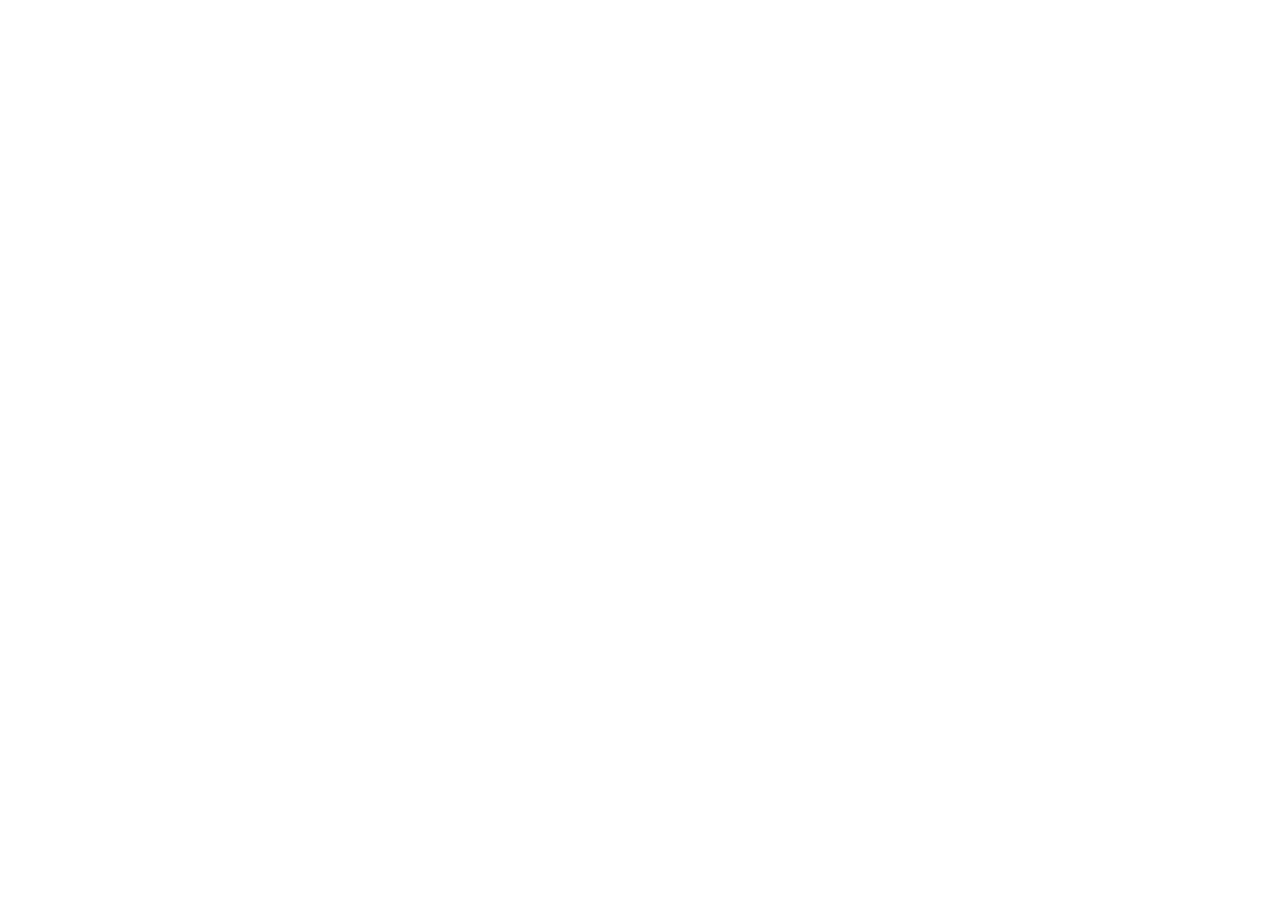
==== ex13_projeto_imovi/index.html @ f0472d74 "Commit inicial" ====
<!DOCTYPE html>
<html lang="pt-br">
  <head>
    <meta charset="UTF-8" />
    <meta http-equiv="X-UA-Compatible" content="IE=edge" />
    <meta name="viewport" content="width=device-width, initial-scale=1.0" />
    <title>iMovi</title>
    <link rel="shortcut icon" href="img/favicon.ico" type="image/x-icon" />
    <!-- Google fonts Lato -->
    <link rel="preconnect" href="https://fonts.googleapis.com" />
    <link rel="preconnect" href="https://fonts.gstatic.com" crossorigin />
    <link
      href="https://fonts.googleapis.com/css2?family=Lato:ital,wght@0,100;0,300;0,400;0,700;0,900;1,100;1,300;1,400;1,700;1,900&display=swap"
      rel="stylesheet"
    />
    <!-- CSS Bootstrap -->
    <link
      href="https://cdn.jsdelivr.net/npm/bootstrap@5.0.2/dist/css/bootstrap.min.css"
      rel="stylesheet"
      integrity="sha384-EVSTQN3/azprG1Anm3QDgpJLIm9Nao0Yz1ztcQTwFspd3yD65VohhpuuCOmLASjC"
      crossorigin="anonymous"
    />
    <!-- Bootstrap Icons -->
    <link
      rel="stylesheet"
      href="https://cdn.jsdelivr.net/npm/bootstrap-icons@1.5.0/font/bootstrap-icons.css"
    />
    <!-- CSS do projeto -->
    <link rel="stylesheet" href="css/styles.css" />
    <!-- JavaScript Bootstrap -->
    <script
      src="https://cdn.jsdelivr.net/npm/bootstrap@5.0.2/dist/js/bootstrap.bundle.min.js"
      integrity="sha384-MrcW6ZMFYlzcLA8Nl+NtUVF0sA7MsXsP1UyJoMp4YLEuNSfAP+JcXn/tWtIaxVXM"
      crossorigin="anonymous"
    ></script>
  </head>
  <body>
    

    <!-- 1ª Digitação (Aqui) -->

   
  </body>
</html>
---- ex13_projeto_imovi/css/styles.css ----
/* 2ª Digitação (Aqui) */
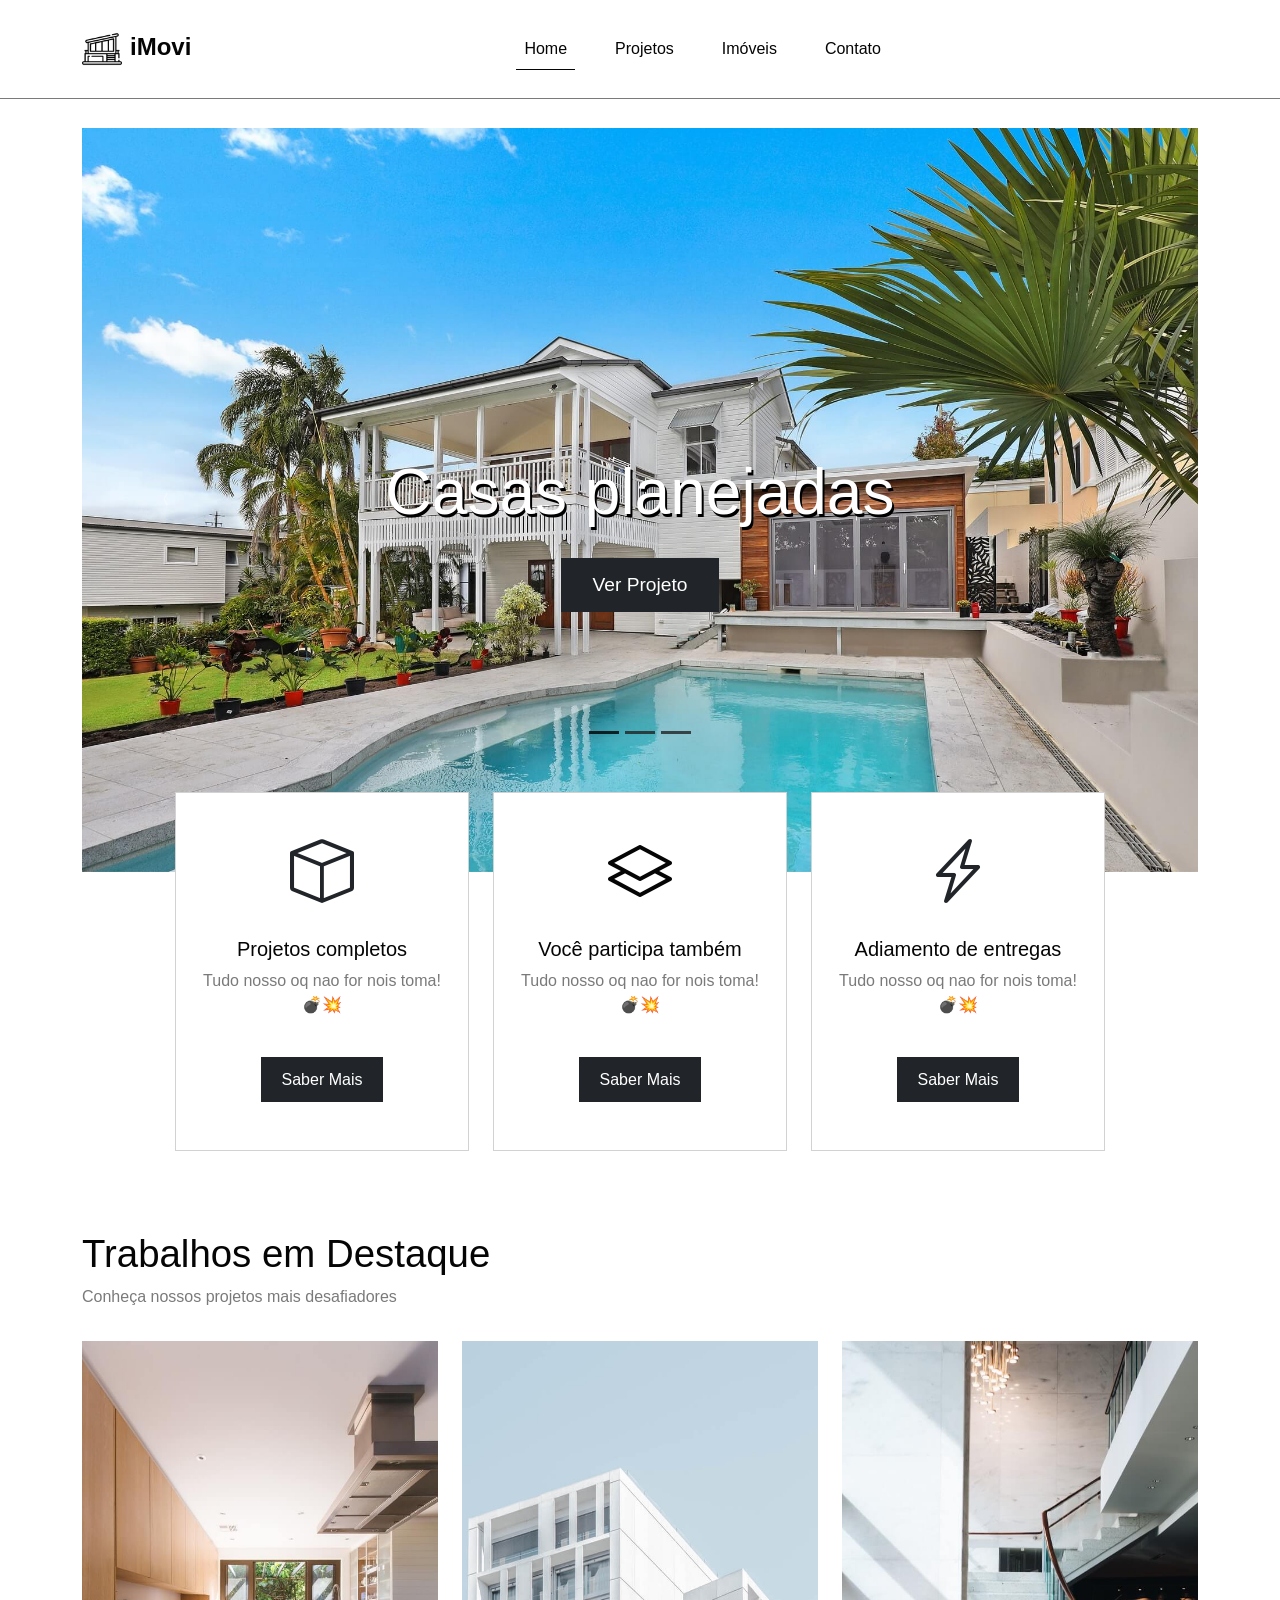
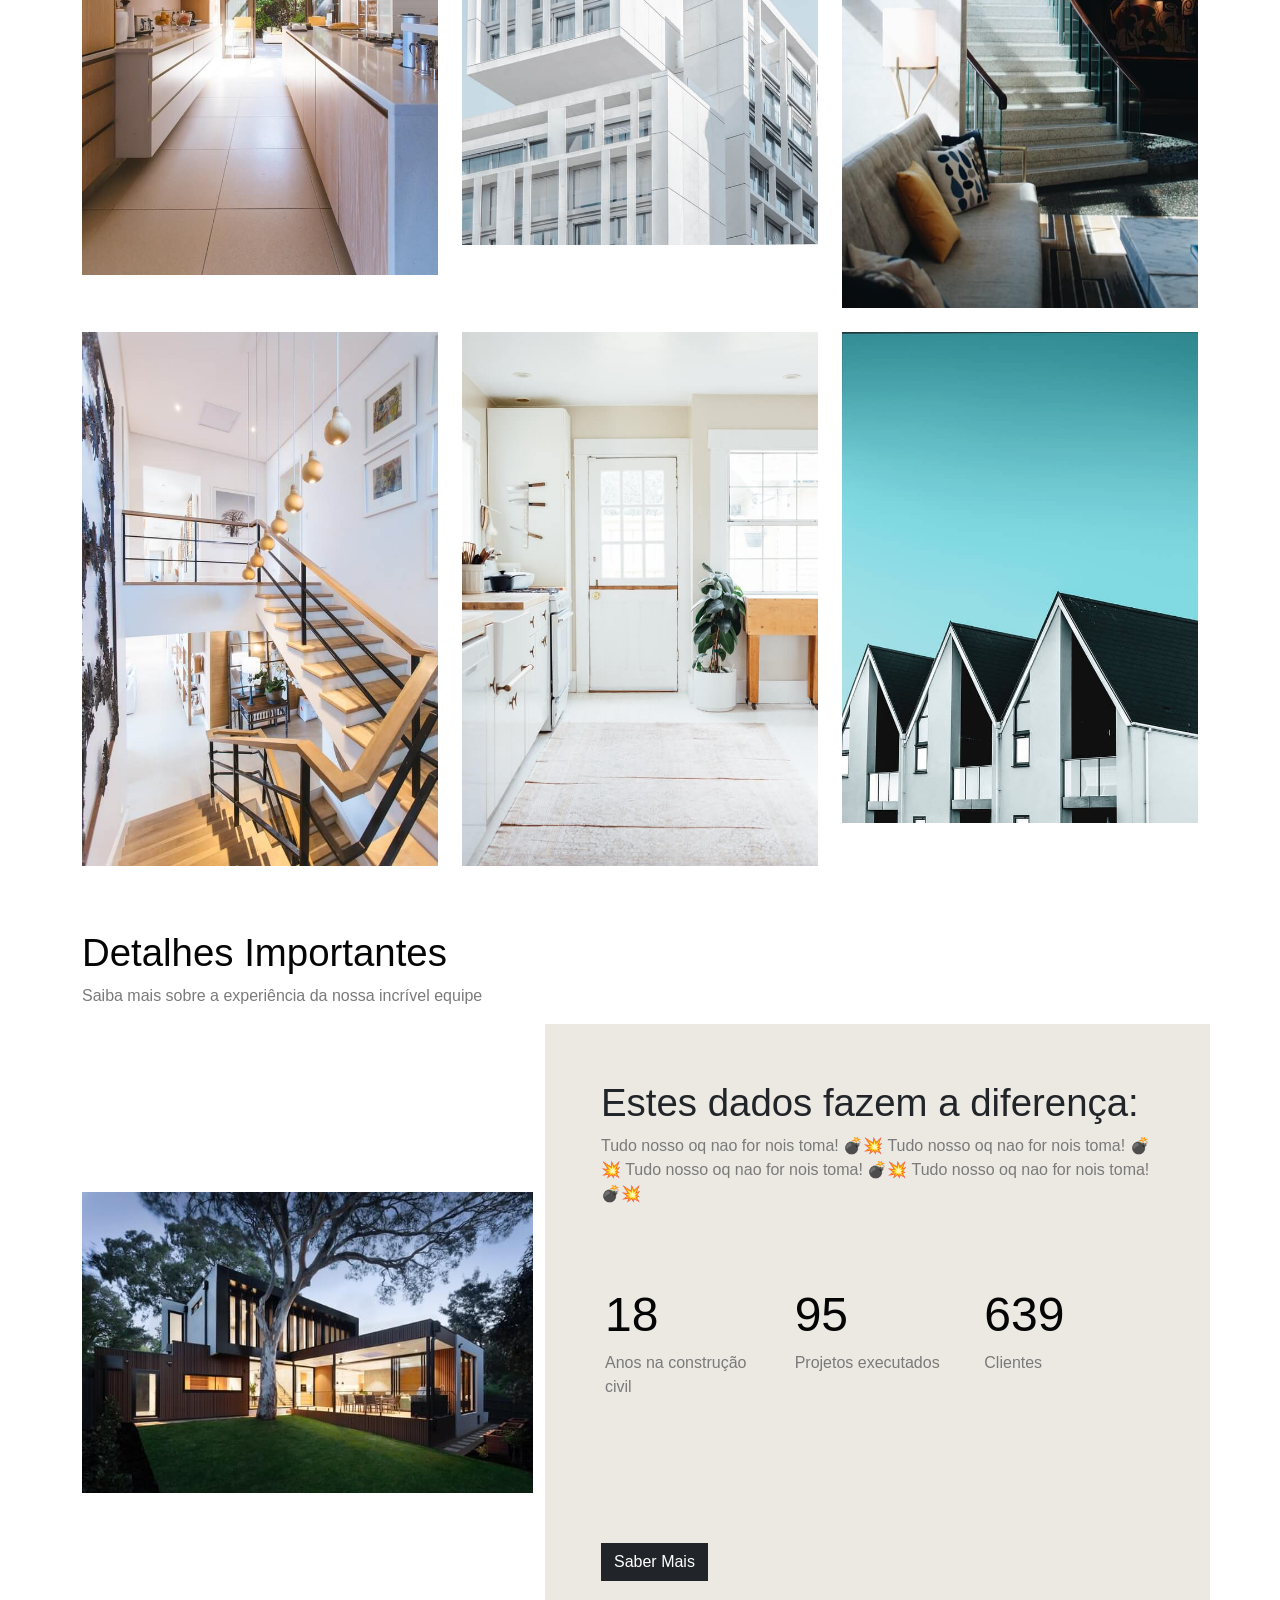
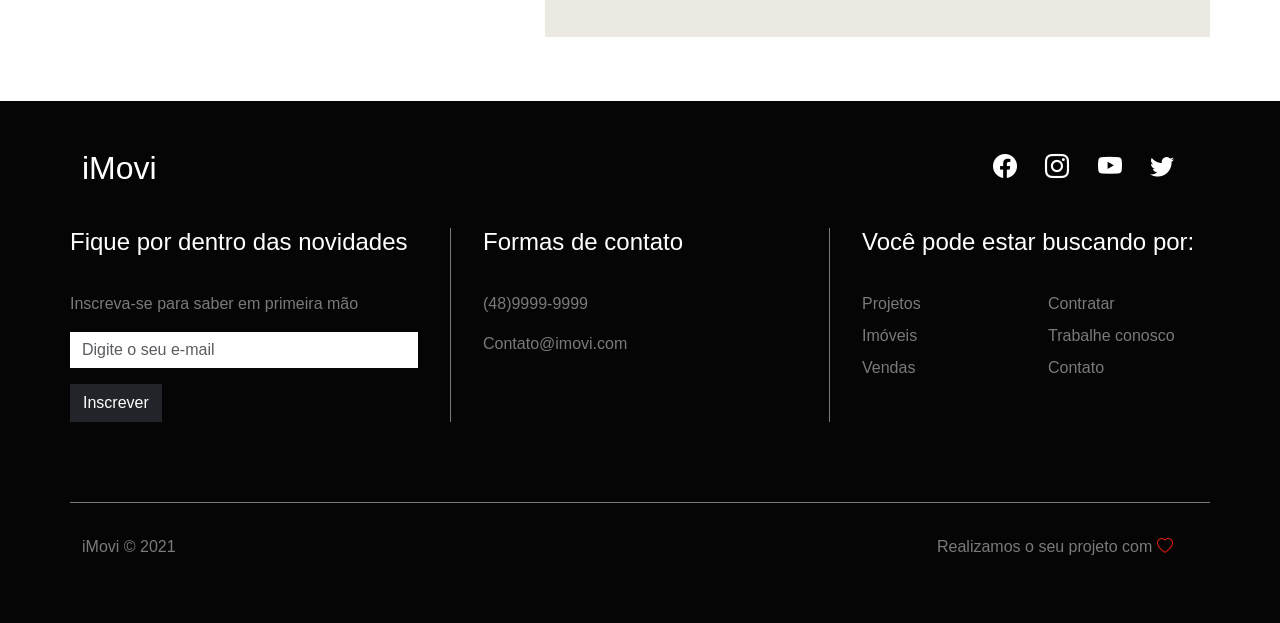
==== commit e82e95d0: "Bootstrap basico concluido" ====
--- a/ex13_projeto_imovi/index.html
+++ b/ex13_projeto_imovi/index.html
@@ -35,10 +35,338 @@
     ></script>
   </head>
   <body>
-    
-
-    <!-- 1ª Digitação (Aqui) -->
-
-   
+    <!-- NAVBAR -->
+    <nav class="navbar navbar-expand-lg fixed-top bg-primary-color" id="navbar">
+      <div class="container py-3">
+        <a class="navbar-brand" href="#">
+          <img src="img/imovi-icon.png" alt="iMovi" />
+          <span>iMovi</span>
+        </a>
+        <button
+          class="navbar-toggler"
+          type="button"
+          data-bs-toggle="collapse"
+          data-bs-target="#navbar-items"
+          aria-controls="navbar-items"
+          aria-expanded="false"
+          aria-label="Toggle navigation"
+        >
+          <i class="bi bi-list"></i>
+        </button>
+        <div class="collapse navbar-collapse" id="navbar-items">
+          <ul class="navbar-nav me-auto mb-2 mb-lg-0">
+            <li class="nav-item">
+              <a class="nav-link active" aria-current="page" href="#">Home</a>
+            </li>
+            <li class="nav-item">
+              <a class="nav-link" href="#">Projetos</a>
+            </li>
+            <li class="nav-item">
+              <a class="nav-link" href="#">Imóveis</a>
+            </li>
+            <li class="nav-item">
+              <a class="nav-link" href="#">Contato</a>
+            </li>
+          </ul>
+        </div>
+      </div>
+    </nav>
+    <!-- SLIDER -->
+    <div class="container" id="slider-container">
+      <div id="slider" class="carousel slide" data-bs-ride="carousel">
+        <div class="carousel-indicators">
+          <button
+            type="button"
+            data-bs-target="#slider"
+            data-bs-slide-to="0"
+            class="active"
+            aria-current="true"
+            aria-label="Slide 1"
+          ></button>
+          <button
+            type="button"
+            data-bs-target="#slider"
+            data-bs-slide-to="1"
+            aria-label="Slide 2"
+          ></button>
+          <button
+            type="button"
+            data-bs-target="#slider"
+            data-bs-slide-to="2"
+            aria-label="Slide 3"
+          ></button>
+        </div>
+        <div class="carousel-inner">
+          <div class="carousel-item active">
+            <img src="img/banner-1.jpg" class="d-block w-100" alt="Casa 1" />
+            <div class="carousel-caption">
+              <h5>Casas planejadas</h5>
+              <a href="#" class="btn btn-dark">Ver Projeto</a>
+            </div>
+          </div>
+          <div class="carousel-item">
+            <img src="img/banner-2.jpg" class="d-block w-100" alt="Casa 2" />
+            <div class="carousel-caption">
+              <h5>Projetos Complexos</h5>
+              <a href="#" class="btn btn-dark">Ver Projeto</a>
+            </div>
+          </div>
+          <div class="carousel-item">
+            <img src="img/banner-3.jpg" class="d-block w-100" alt="Casa 3" />
+            <div class="carousel-caption">
+              <h5>Projetos Inovadores</h5>
+              <a href="#" class="btn btn-dark">Ver Projeto</a>
+            </div>
+          </div>
+        </div>
+        <button
+          class="carousel-control-prev"
+          type="button"
+          data-bs-target="#slider"
+          data-bs-slide="prev"
+        >
+          <i class="bi bi-chevron-compact-left"></i>
+          <span class="visually-hidden">Previous</span>
+        </button>
+        <button
+          class="carousel-control-next"
+          type="button"
+          data-bs-target="#slider"
+          data-bs-slide="next"
+        >
+          <i class="bi bi-chevron-compact-right"></i>
+          <span class="visually-hidden">Next</span>
+        </button>
+      </div>
+      <div class="col-12 col-md-10 offset-md-1" id="mini-banners">
+        <div class="row">
+          <div class="col-12 col-md-4">
+            <div class="card text-center">
+              <i class="bi bi-box bg-primary-color"></i>
+              <div class="card-body">
+                <h5 class="card-title primary-color">Projetos completos</h5>
+                <p class="card-text secondary-color">
+                  Tudo nosso oq nao for nois toma! 💣💥
+                </p>
+                <a href="#" class="btn btn-dark">Saber Mais</a>
+              </div>
+            </div>
+          </div>
+          <div class="col-12 col-md-4">
+            <div class="card text-center">
+              <i class="bi bi-layers primary-color"></i>
+              <div class="card-body">
+                <h5 class="card-title primary-color">Você participa também</h5>
+                <p class="card-text secondary-color">
+                  Tudo nosso oq nao for nois toma! 💣💥
+                </p>
+                <a href="#" class="btn btn-dark">Saber Mais</a>
+              </div>
+            </div>
+          </div>
+          <div class="col-12 col-md-4">
+            <div class="card text-center">
+              <i class="bi bi-lightning-charge"></i>
+              <div class="card-body primary-color">
+                <h5 class="card-title primary-color">
+                  Adiamento de entregas
+                </h5>
+                <p class="card-text secondary-color">
+                  Tudo nosso oq nao for nois toma! 💣💥
+                </p>
+                <a href="#" class="btn btn-dark">Saber Mais</a>
+              </div>
+            </div>
+          </div>
+        </div>
+      </div>
+    </div>
+    <!-- DESTAQUES -->
+    <div class="container" id="featured-container">
+      <div class="col-12">
+        <h2 class="title primary-color">Trabalhos em Destaque</h2>
+        <p class="subtitle secondary-color">
+          Conheça nossos projetos mais desafiadores
+        </p>
+      </div>
+      <div class="col-12" id="featured-images">
+        <div class="row g-4">
+          <div class="col-12 col-md-4">
+            <img src="img/project-1.jpg" alt="projeto 1" class="img-fluid" />
+            <div class="banner-content">
+              <p class="secondary-color">Categoria</p>
+              <h3>Nome do Projeto</h3>
+            </div>
+          </div>
+          <div class="col-12 col-md-4">
+            <img src="img/project-2.jpg" alt="projeto 2" class="img-fluid" />
+            <div class="banner-content">
+              <p class="secondary-color">Categoria</p>
+              <h3>Nome do Projeto</h3>
+            </div>
+          </div>
+          <div class="col-12 col-md-4">
+            <img src="img/project-3.jpg" alt="projeto 3" class="img-fluid" />
+            <div class="banner-content">
+              <p class="secondary-color">Categoria</p>
+              <h3>Nome do Projeto</h3>
+            </div>
+          </div>
+          <div class="col-12 col-md-4">
+            <img src="img/project-4.jpg" alt="projeto 4" class="img-fluid" />
+            <div class="banner-content">
+              <p class="secondary-color">Categoria</p>
+              <h3>Nome do Projeto</h3>
+            </div>
+          </div>
+          <div class="col-12 col-md-4">
+            <img src="img/project-5.jpg" alt="projeto 5" class="img-fluid" />
+            <div class="banner-content">
+              <p class="secondary-color">Categoria</p>
+              <h3>Nome do Projeto</h3>
+            </div>
+          </div>
+          <div class="col-12 col-md-4">
+            <img src="img/project-6.jpg" alt="projeto 6" class="img-fluid" />
+            <div class="banner-content">
+              <p class="secondary-color">Categoria</p>
+              <h3>Nome do Projeto</h3>
+            </div>
+          </div>
+        </div>
+      </div>
+    </div>
+    <!-- INFO -->
+    <div class="container" id="info-container">
+      <div class="col-12">
+        <h2 class="title primary-color">Detalhes Importantes</h2>
+        <p class="subtitle secondary-color">
+          Saiba mais sobre a experiência da nossa incrível equipe
+        </p>
+      </div>
+      <div class="col-12">
+        <div class="row">
+          <div class="col-12 col-md-5" id="info-banner">
+            <img src="img/infobanner.jpg" alt="Informações" class="img-fluid" />
+          </div>
+          <div class="col-12 col-md-7 bg-secondary-color" id="info-content">
+            <div class="row">
+              <div class="col-12">
+                <h2 class="title">Estes dados fazem a diferença:</h2>
+                <p class="subtitle secondary-color">
+                  Tudo nosso oq nao for nois toma! 💣💥
+                  Tudo nosso oq nao for nois toma! 💣💥
+                  Tudo nosso oq nao for nois toma! 💣💥
+                  Tudo nosso oq nao for nois toma! 💣💥
+                </p>
+              </div>
+              <div class="col-12" id="info-numbers">
+                <div class="row">
+                  <div class="col-4">
+                    <h3 class="primary-color">18</h3>
+                    <p class="secondary-color">Anos na construção civil</p>
+                  </div>
+                  <div class="col-4">
+                    <h3 class="primary-color">95</h3>
+                    <p class="secondary-color">Projetos executados</p>
+                  </div>
+                  <div class="col-4">
+                    <h3 class="primary-color">639</h3>
+                    <p class="secondary-color">Clientes</p>
+                  </div>
+                </div>
+              </div>
+              <div class="col-12">
+                <a class="btn btn-dark">Saber Mais</a>
+              </div>
+            </div>
+          </div>
+        </div>
+      </div>
+    </div>
+    <!-- FOOTER -->
+    <footer class="container-fluid bg-dark-color" id="footer">
+      <div class="container">
+        <div class="row">
+          <!-- FOOTER TOP -->
+          <div class="col-12" id="footer-top">
+            <div class="row justify-content-between">
+              <div class="col-4">
+                <h2>
+                  iMovi
+                </h2>
+              </div>
+              <div class="col-4" id="social-icons">
+                <i class="bi bi-facebook"></i>
+                <i class="bi bi-instagram"></i>
+                <i class="bi bi-youtube"></i>
+                <i class="bi bi-twitter"></i>
+              </div>
+            </div>
+          </div>
+          <!-- FOOTER DETAILS -->
+          <div class="col-12" id="footer-details">
+            <div class="row">
+              <div class="col-12 col-md-4" id="news-container">
+                <h4>Fique por dentro das novidades</h4>
+                <p class="secondary-color">
+                  Inscreva-se para saber em primeira mão
+                </p>
+                <form>
+                  <div class="mb-3">
+                    <input
+                      type="email"
+                      class="form-control"
+                      placeholder="Digite o seu e-mail"
+                    />
+                  </div>
+                  <button class="btn btn-dark">Inscrever</button>
+                </form>
+              </div>
+              <div class="col-12 col-md-4" id="contact-container">
+                <h4>Formas de contato</h4>
+                <p class="secondary-color">(48)9999-9999</p>
+                <p class="secondary-color">Contato@imovi.com</p>
+              </div>
+              <div class="col-12 col-md-4" id="links-container">
+                <div class="row">
+                  <h4>Você pode estar buscando por:</h4>
+                  <div class="col-6">
+                    <ul class="list-unstyled">
+                      <li><a href="#" class="secondary-color">Projetos</a></li>
+                      <li><a href="#" class="secondary-color">Imóveis</a></li>
+                      <li><a href="#" class="secondary-color">Vendas</a></li>
+                    </ul>
+                  </div>
+                  <div class="col-6">
+                    <ul class="list-unstyled">
+                      <li><a href="#" class="secondary-color">Contratar</a></li>
+                      <li>
+                        <a href="#" class="secondary-color">Trabalhe conosco</a>
+                      </li>
+                      <li><a href="#" class="secondary-color">Contato</a></li>
+                    </ul>
+                  </div>
+                </div>
+              </div>
+            </div>
+          </div>
+          <!-- FOOTER BOTTOM -->
+          <div class="col-12" id="footer-bottom">
+            <div class="row justify-content-between">
+              <div class="col-12 col-md-3">
+                <p class="secondary-color">iMovi &copy; 2021</p>
+              </div>
+              <div class="col-12 col-md-3">
+                <p class="secondary-color">
+                  Realizamos o seu projeto com
+                  <i class="bi bi-heart"></i>
+                </p>
+              </div>
+            </div>
+          </div>
+        </div>
+      </div>
+    </footer>
   </body>
-</html>
+</html>
--- a/ex13_projeto_imovi/css/styles.css
+++ b/ex13_projeto_imovi/css/styles.css
@@ -1 +1,336 @@
-/* 2ª Digitação (Aqui) */+* {
+    font-family: 'Lato', sans-serif;
+}
+
+.bg-primary-color {
+    background-color: #fff;
+}
+
+.bg-secondary-color {
+    background-color: #ece8e2;
+}
+
+.bg-dark-color {
+    background-color: #050505;
+}
+
+.primary-color {
+    color: #050505;
+}
+
+.secondary-color {
+    color: #7a7a7a;
+}
+
+/* NAVBAR */
+#navbar {
+    border-bottom: 1px solid #7a7a7a;
+}
+
+#navbar a {
+    color: #050505;
+}
+
+#navbar a:hover {
+    color: #7a7a7a;
+}
+
+#navbar .active {
+    border-bottom: 1px solid #050505;
+}
+
+.navbar-brand {
+    display: flex;
+}
+
+.navbar-brand img {
+    width: 40px;
+}
+
+.navbar-brand span {
+    font-weight: 700;
+    font-size: 1.5rem;
+    margin-left: 0.5rem;
+}
+
+#navbar-items .navbar-nav {
+    display: flex;
+    justify-content: center;
+    width: 100%;
+}
+
+#navbar-items .nav-item {
+    margin: 0 1em;
+}
+
+/* SLIDER */
+#slider {
+    margin-top: 8em;
+    margin-bottom: 1em;
+}
+
+#slider .carousel-caption {
+    bottom: 3em;
+}
+
+#slider .carousel-caption h5 {
+    font-size: 2.5em;
+    text-shadow: #000 2px 2px;
+}
+
+.btn {
+    border-radius: 0;
+}
+
+#slider .btn {
+    padding: 0.3em 0.8em;
+    font-size: 1em;
+    margin-top: 1em;
+}
+
+.carousel-control-prev,
+.carousel-control-next {
+    opacity: 0.7;
+}
+
+.carousel-control-prev i,
+.carousel-control-next {
+    opacity: 0.7;
+}
+
+.carousel-indicators [data-bs-target] {
+    background-color: #222;
+    opacity: 0.8;
+}
+
+.carousel-indicators .active {
+    background-color: #000;
+}
+
+@media (min-width: 768px) {
+    #slider .carousel-caption {
+        bottom: 15em;
+    }
+    #slider .carousel-caption h5 {
+        font-size: 4em;
+        text-shadow: #000 2px 3px;
+    }
+    #slider .btn {
+        padding: 0.6em 1.6em;
+        font-size: 1.2em;
+        margin-top: 1em;
+    }
+    .carousel-indicators {
+        bottom: 7em;
+    }
+}
+
+/* MINI BANNERS */
+#mini-banners {
+    margin-bottom: 4em;
+}
+
+#mini-banners .card {
+    padding: 2em 0.3em;
+    border-radius: 0;
+}
+
+#mini-banners i {
+    font-size: 4em;
+}
+
+#mini-banners .card-tittle {
+   margin-bottom: 1.5em;
+}
+
+#mini-banners .btn {
+    margin-top:  1.5em;
+    padding: 0.6em 1.2em;
+}
+
+#mini-banners .card {
+    margin-bottom: 1em;
+}
+
+@media (min-width: 768px) {
+    #mini-banners {
+        margin-top: -6em;
+    }
+}
+
+/* DESTAQUES */
+#featured-container {
+    margin-bottom: 4em;
+}
+
+.tittle {
+    font-size: 1.75em;
+    margin-bottom: 0.4em;
+    position: relative;
+}
+
+.tittle:before {
+    width: 75px;
+    border-top: 4px solid #7a7a7a;
+    content: '';
+    position: absolute;
+    bottom: 2em;
+}
+
+#featured-images {
+    margin-top: 2em;
+}
+
+#featured-images .col-md-4 {
+    position: relative;
+    cursor: pointer;
+}
+
+#featured-images .col-md-4:hover > .banner-content {
+    opacity: 0.8;
+}
+
+#featured-images .banner-content {
+    position: absolute;
+    top: 0;
+    left: 0;
+    height: 100%;
+    width: 100%;
+    background-color: #fff;
+    display: flex;
+    align-items: center;
+    justify-content: center;
+    flex-direction: column;
+    opacity: 0.6;
+    transition: 0.5s;
+}
+
+@media (min-width: 768px) {
+    .title {
+        font-size: 2.4em;
+    }
+
+    .title:before {
+        bottom: 1.5em;
+    }
+
+    #featured-images .banner-content {
+        opacity: 0;
+    }
+}
+
+/* INFO */
+#info-content {
+    margin-bottom: 4em;
+    padding: 4em 1em;
+}
+
+#info-numbers {
+    margin-bottom: 4em;
+    padding: 4em 1em;
+}
+
+#info-banner {
+    align-items: center;
+    display: flex;
+    margin-bottom: 2.5em;
+}
+
+#info-numbers h3 {
+    font-size: 3em;
+}
+
+@media (min-width: 768px) {
+    #info-content {
+        padding: 3.5em;
+    }
+}
+
+/* FOOTER TOP */
+#footer {
+    padding: 3em 2em;
+}
+
+#footer-top {
+    margin-bottom: 2em;
+}
+
+#footer-top,
+#footer-top i {
+    color: #fff;
+}
+
+#social-icons {
+    text-align: right;
+}
+
+#social-icons i {
+    margin-right: 1em;
+    font-size: 1.5em;
+    cursor: pointer;
+}
+
+#social-icons i:hover {
+    color: #7a7a7a;
+}
+
+/* FOOTER DETAILS */
+#footer-details {
+    margin-bottom: 3em;
+}
+
+#news-container,
+#contact-container,
+#links-container {
+    padding: 0;
+    border: 0;
+    margin-bottom: 2em;
+}
+
+#footer-details h4 {
+    color: #fff;
+    margin-bottom: 1.5em;
+}
+
+#news-container input {
+    border-radius: 0;
+    border: none;
+}
+
+#links-container li {
+    margin-bottom: 0.5em;
+}
+
+#links-container a {
+    text-decoration: none;
+}
+
+#links-container a:hover {
+    color: #fff;
+}
+
+/* FOOTER BOTTOM */
+#footer-bottom {
+    border-top: 1px solid #7a7a7a;
+    padding-top: 2em;
+}
+
+#footer-bottom i {
+    color: #e61e10;
+}
+
+@media (min-width: 768px) {
+    #news-container {
+        padding-right: 2em;
+    }
+
+    #contact-container {
+        padding: 0 2em;
+        border-left: 1px solid #7a7a7a;
+        border-right: 1px solid #7a7a7a;
+    }
+
+    #links-container {
+        padding-left: 2em;
+    }
+}
